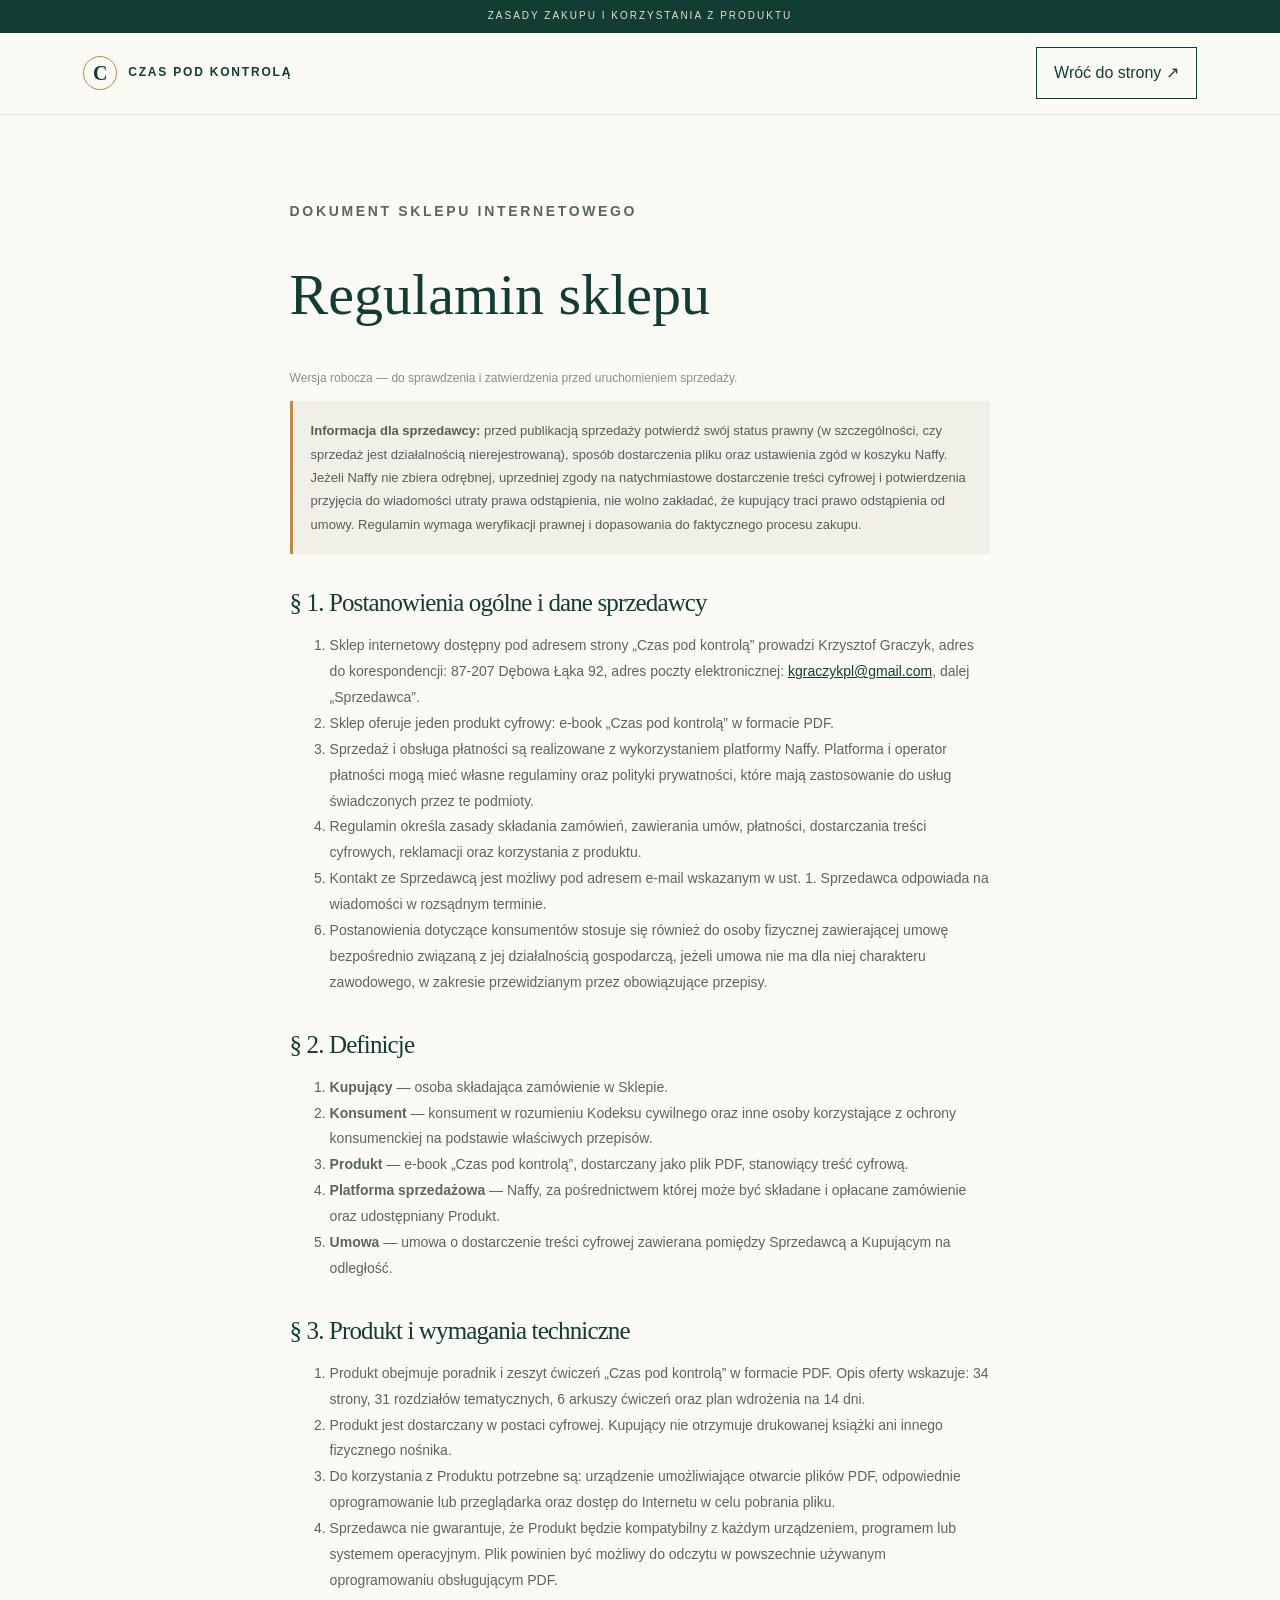
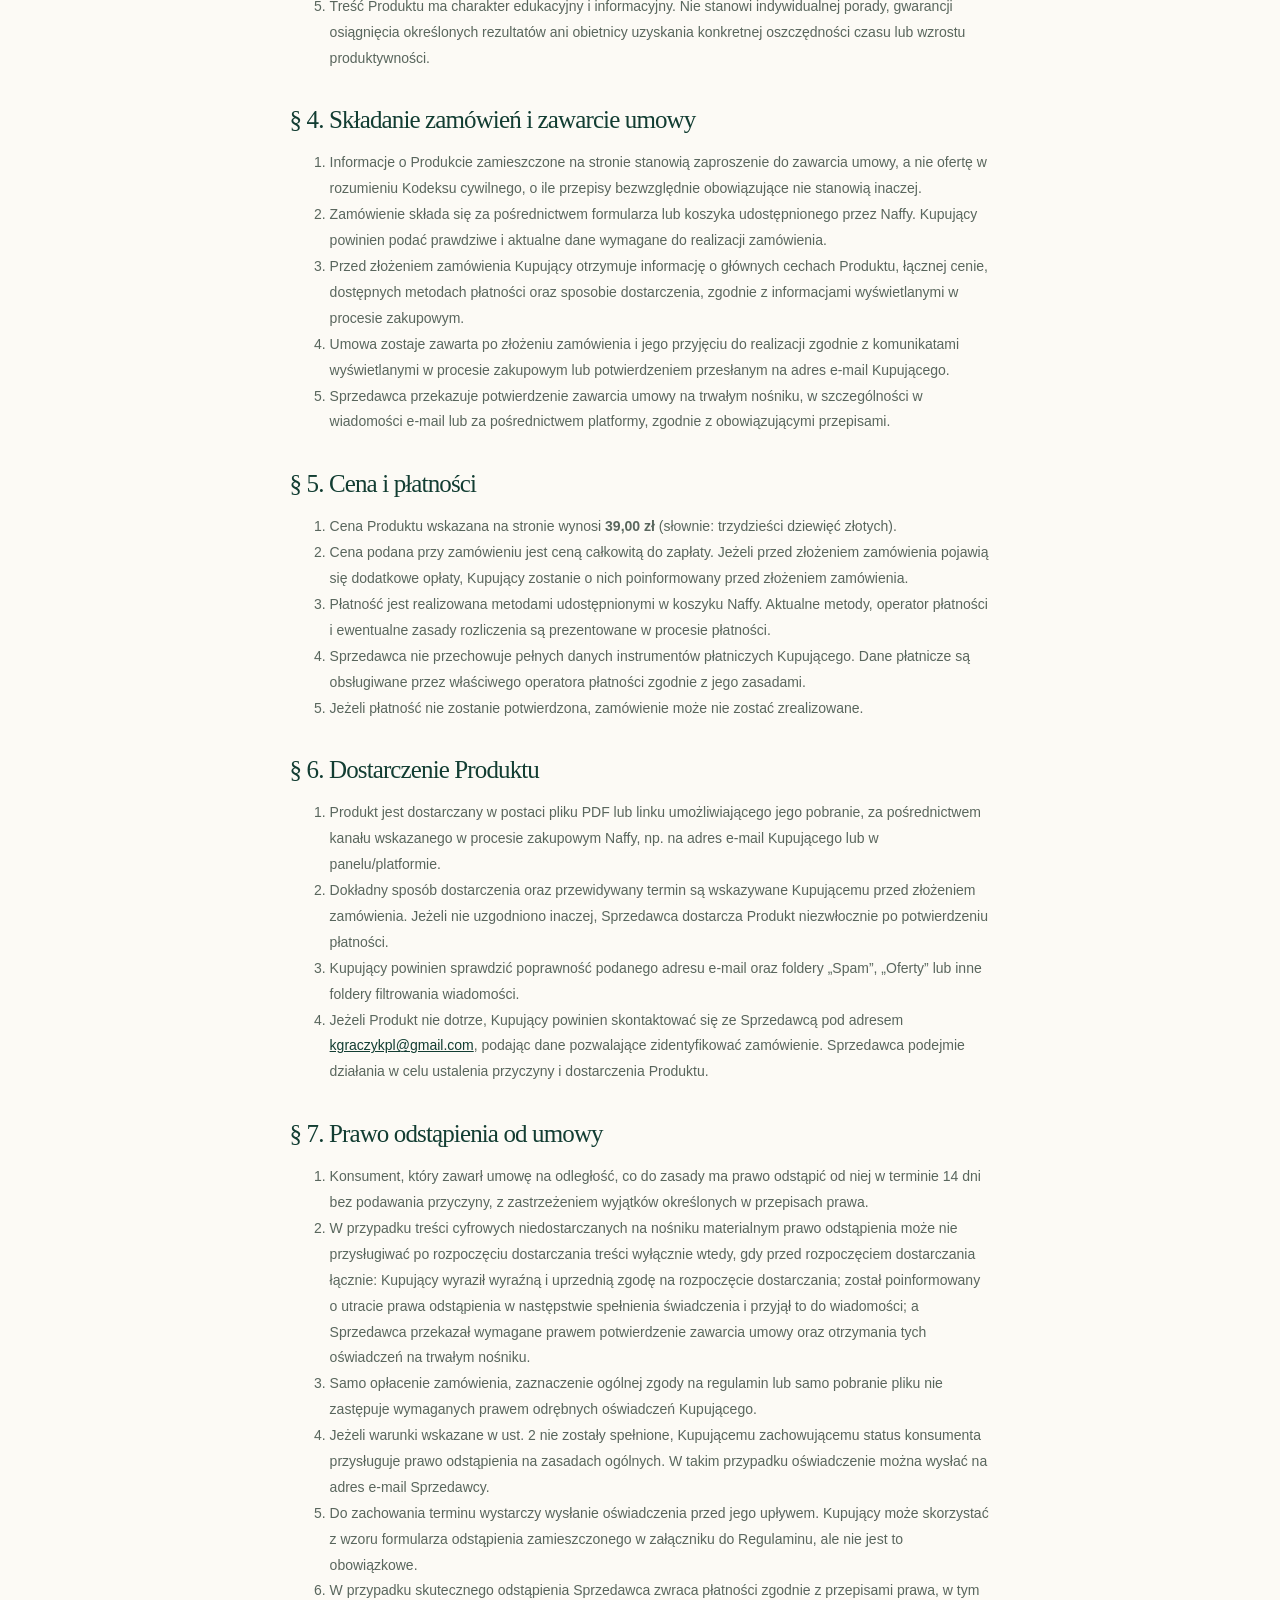
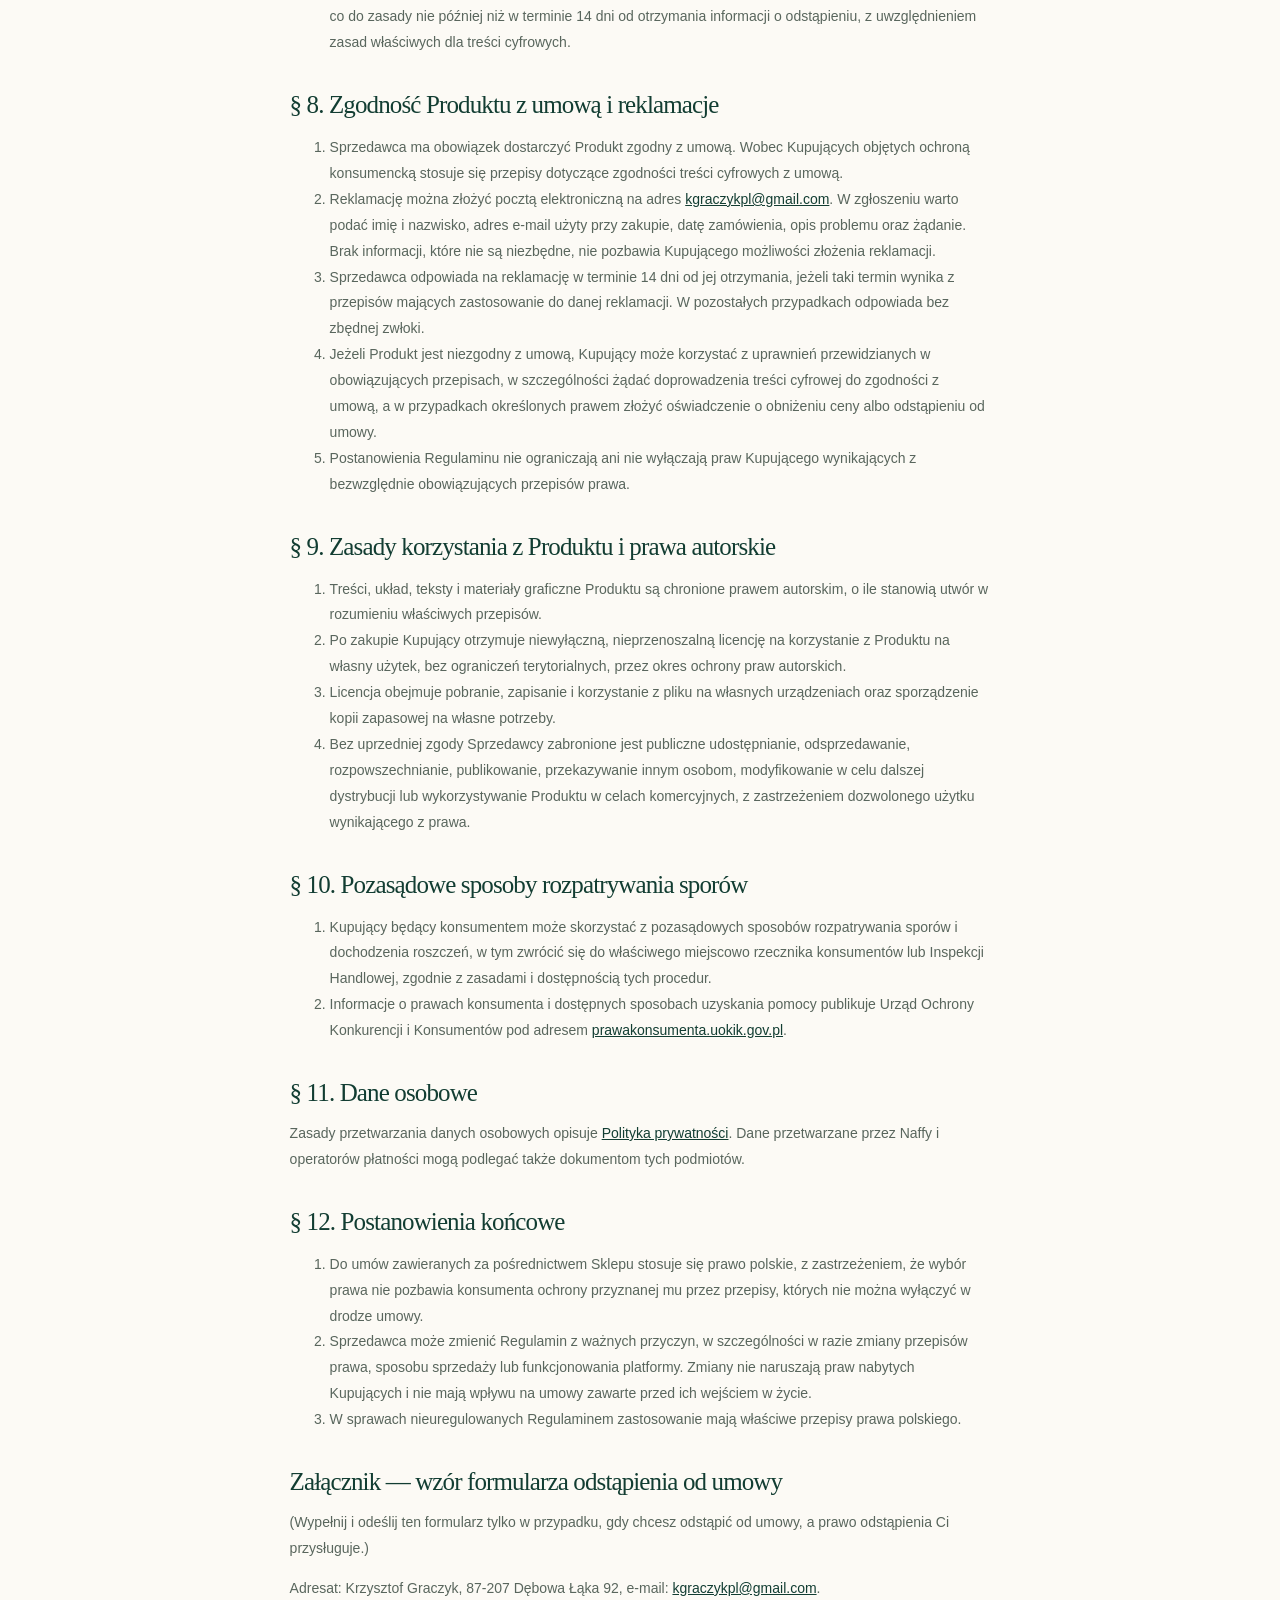
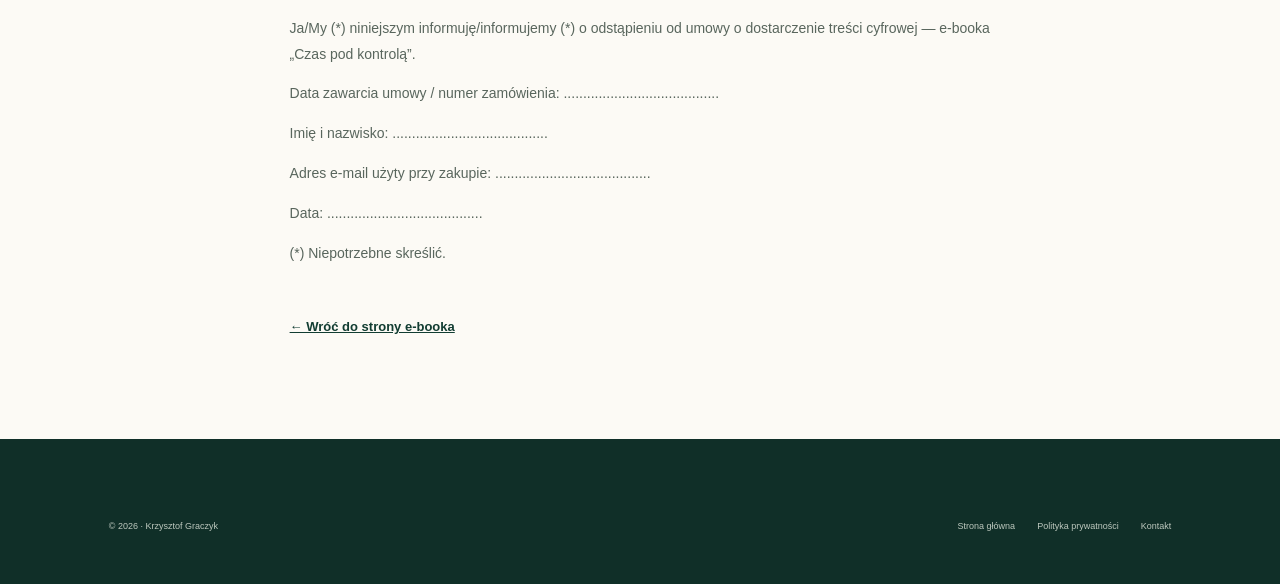
==== czas-pod-kontrola/regulamin.html @ 4fad5a13 "Dodaj regulamin sklepu e-booka" ====
<!doctype html>
<html lang="pl">
<head>
<meta charset="utf-8"><meta name="viewport" content="width=device-width, initial-scale=1">
<meta name="robots" content="index,follow"><meta name="theme-color" content="#123d32">
<title>Regulamin sklepu — Czas pod kontrolą</title>
<link rel="stylesheet" href="styles.css">
<style>
.policy{max-width:880px;margin:auto;padding:70px 7% 100px}.policy h1{font:500 clamp(38px,5vw,58px)/1.12 'Playfair Display',serif;color:var(--green)}.policy h2{font:500 25px 'Playfair Display';margin:35px 0 10px}.policy h3{font:600 17px 'DM Sans',sans-serif;margin:22px 0 8px;color:var(--green)}.policy p,.policy li{font-size:14px;color:#59665d;line-height:1.85}.policy .updated{font-size:12px;color:#8a8e83}.policy a{color:var(--green);text-decoration:underline}.policy-note{padding:18px;background:#f1f0e8;border-left:3px solid #bd8a42;font-size:13px;color:#536057;line-height:1.8}.policy-back{display:inline-block;margin-top:35px;color:var(--green);font-size:13px;font-weight:700}
</style></head>
<body>
<div class="topline">ZASADY ZAKUPU I KORZYSTANIA Z PRODUKTU</div>
<header class="site-header"><a class="brand" href="index.html"><span class="brand-mark">C</span><span>CZAS <b>POD KONTROLĄ</b></span></a><a class="nav-cta" href="index.html">Wróć do strony ↗</a></header>
<main class="policy">
<p class="section-kicker">DOKUMENT SKLEPU INTERNETOWEGO</p>
<h1>Regulamin sklepu</h1>
<p class="updated">Wersja robocza — do sprawdzenia i zatwierdzenia przed uruchomieniem sprzedaży.</p>
<div class="policy-note"><strong>Informacja dla sprzedawcy:</strong> przed publikacją sprzedaży potwierdź swój status prawny (w szczególności, czy sprzedaż jest działalnością nierejestrowaną), sposób dostarczenia pliku oraz ustawienia zgód w koszyku Naffy. Jeżeli Naffy nie zbiera odrębnej, uprzedniej zgody na natychmiastowe dostarczenie treści cyfrowej i potwierdzenia przyjęcia do wiadomości utraty prawa odstąpienia, nie wolno zakładać, że kupujący traci prawo odstąpienia od umowy. Regulamin wymaga weryfikacji prawnej i dopasowania do faktycznego procesu zakupu.</div>

<h2>§ 1. Postanowienia ogólne i dane sprzedawcy</h2>
<ol>
<li>Sklep internetowy dostępny pod adresem strony „Czas pod kontrolą” prowadzi Krzysztof Graczyk, adres do korespondencji: 87-207 Dębowa Łąka 92, adres poczty elektronicznej: <a href="mailto:kgraczykpl@gmail.com">kgraczykpl@gmail.com</a>, dalej „Sprzedawca”.</li>
<li>Sklep oferuje jeden produkt cyfrowy: e-book „Czas pod kontrolą” w formacie PDF.</li>
<li>Sprzedaż i obsługa płatności są realizowane z wykorzystaniem platformy Naffy. Platforma i operator płatności mogą mieć własne regulaminy oraz polityki prywatności, które mają zastosowanie do usług świadczonych przez te podmioty.</li>
<li>Regulamin określa zasady składania zamówień, zawierania umów, płatności, dostarczania treści cyfrowych, reklamacji oraz korzystania z produktu.</li>
<li>Kontakt ze Sprzedawcą jest możliwy pod adresem e-mail wskazanym w ust. 1. Sprzedawca odpowiada na wiadomości w rozsądnym terminie.</li>
<li>Postanowienia dotyczące konsumentów stosuje się również do osoby fizycznej zawierającej umowę bezpośrednio związaną z jej działalnością gospodarczą, jeżeli umowa nie ma dla niej charakteru zawodowego, w zakresie przewidzianym przez obowiązujące przepisy.</li>
</ol>

<h2>§ 2. Definicje</h2>
<ol>
<li><strong>Kupujący</strong> — osoba składająca zamówienie w Sklepie.</li>
<li><strong>Konsument</strong> — konsument w rozumieniu Kodeksu cywilnego oraz inne osoby korzystające z ochrony konsumenckiej na podstawie właściwych przepisów.</li>
<li><strong>Produkt</strong> — e-book „Czas pod kontrolą”, dostarczany jako plik PDF, stanowiący treść cyfrową.</li>
<li><strong>Platforma sprzedażowa</strong> — Naffy, za pośrednictwem której może być składane i opłacane zamówienie oraz udostępniany Produkt.</li>
<li><strong>Umowa</strong> — umowa o dostarczenie treści cyfrowej zawierana pomiędzy Sprzedawcą a Kupującym na odległość.</li>
</ol>

<h2>§ 3. Produkt i wymagania techniczne</h2>
<ol>
<li>Produkt obejmuje poradnik i zeszyt ćwiczeń „Czas pod kontrolą” w formacie PDF. Opis oferty wskazuje: 34 strony, 31 rozdziałów tematycznych, 6 arkuszy ćwiczeń oraz plan wdrożenia na 14 dni.</li>
<li>Produkt jest dostarczany w postaci cyfrowej. Kupujący nie otrzymuje drukowanej książki ani innego fizycznego nośnika.</li>
<li>Do korzystania z Produktu potrzebne są: urządzenie umożliwiające otwarcie plików PDF, odpowiednie oprogramowanie lub przeglądarka oraz dostęp do Internetu w celu pobrania pliku.</li>
<li>Sprzedawca nie gwarantuje, że Produkt będzie kompatybilny z każdym urządzeniem, programem lub systemem operacyjnym. Plik powinien być możliwy do odczytu w powszechnie używanym oprogramowaniu obsługującym PDF.</li>
<li>Treść Produktu ma charakter edukacyjny i informacyjny. Nie stanowi indywidualnej porady, gwarancji osiągnięcia określonych rezultatów ani obietnicy uzyskania konkretnej oszczędności czasu lub wzrostu produktywności.</li>
</ol>

<h2>§ 4. Składanie zamówień i zawarcie umowy</h2>
<ol>
<li>Informacje o Produkcie zamieszczone na stronie stanowią zaproszenie do zawarcia umowy, a nie ofertę w rozumieniu Kodeksu cywilnego, o ile przepisy bezwzględnie obowiązujące nie stanowią inaczej.</li>
<li>Zamówienie składa się za pośrednictwem formularza lub koszyka udostępnionego przez Naffy. Kupujący powinien podać prawdziwe i aktualne dane wymagane do realizacji zamówienia.</li>
<li>Przed złożeniem zamówienia Kupujący otrzymuje informację o głównych cechach Produktu, łącznej cenie, dostępnych metodach płatności oraz sposobie dostarczenia, zgodnie z informacjami wyświetlanymi w procesie zakupowym.</li>
<li>Umowa zostaje zawarta po złożeniu zamówienia i jego przyjęciu do realizacji zgodnie z komunikatami wyświetlanymi w procesie zakupowym lub potwierdzeniem przesłanym na adres e-mail Kupującego.</li>
<li>Sprzedawca przekazuje potwierdzenie zawarcia umowy na trwałym nośniku, w szczególności w wiadomości e-mail lub za pośrednictwem platformy, zgodnie z obowiązującymi przepisami.</li>
</ol>

<h2>§ 5. Cena i płatności</h2>
<ol>
<li>Cena Produktu wskazana na stronie wynosi <strong>39,00 zł</strong> (słownie: trzydzieści dziewięć złotych).</li>
<li>Cena podana przy zamówieniu jest ceną całkowitą do zapłaty. Jeżeli przed złożeniem zamówienia pojawią się dodatkowe opłaty, Kupujący zostanie o nich poinformowany przed złożeniem zamówienia.</li>
<li>Płatność jest realizowana metodami udostępnionymi w koszyku Naffy. Aktualne metody, operator płatności i ewentualne zasady rozliczenia są prezentowane w procesie płatności.</li>
<li>Sprzedawca nie przechowuje pełnych danych instrumentów płatniczych Kupującego. Dane płatnicze są obsługiwane przez właściwego operatora płatności zgodnie z jego zasadami.</li>
<li>Jeżeli płatność nie zostanie potwierdzona, zamówienie może nie zostać zrealizowane.</li>
</ol>

<h2>§ 6. Dostarczenie Produktu</h2>
<ol>
<li>Produkt jest dostarczany w postaci pliku PDF lub linku umożliwiającego jego pobranie, za pośrednictwem kanału wskazanego w procesie zakupowym Naffy, np. na adres e-mail Kupującego lub w panelu/platformie.</li>
<li>Dokładny sposób dostarczenia oraz przewidywany termin są wskazywane Kupującemu przed złożeniem zamówienia. Jeżeli nie uzgodniono inaczej, Sprzedawca dostarcza Produkt niezwłocznie po potwierdzeniu płatności.</li>
<li>Kupujący powinien sprawdzić poprawność podanego adresu e-mail oraz foldery „Spam”, „Oferty” lub inne foldery filtrowania wiadomości.</li>
<li>Jeżeli Produkt nie dotrze, Kupujący powinien skontaktować się ze Sprzedawcą pod adresem <a href="mailto:kgraczykpl@gmail.com">kgraczykpl@gmail.com</a>, podając dane pozwalające zidentyfikować zamówienie. Sprzedawca podejmie działania w celu ustalenia przyczyny i dostarczenia Produktu.</li>
</ol>

<h2>§ 7. Prawo odstąpienia od umowy</h2>
<ol>
<li>Konsument, który zawarł umowę na odległość, co do zasady ma prawo odstąpić od niej w terminie 14 dni bez podawania przyczyny, z zastrzeżeniem wyjątków określonych w przepisach prawa.</li>
<li>W przypadku treści cyfrowych niedostarczanych na nośniku materialnym prawo odstąpienia może nie przysługiwać po rozpoczęciu dostarczania treści wyłącznie wtedy, gdy przed rozpoczęciem dostarczania łącznie: Kupujący wyraził wyraźną i uprzednią zgodę na rozpoczęcie dostarczania; został poinformowany o utracie prawa odstąpienia w następstwie spełnienia świadczenia i przyjął to do wiadomości; a Sprzedawca przekazał wymagane prawem potwierdzenie zawarcia umowy oraz otrzymania tych oświadczeń na trwałym nośniku.</li>
<li>Samo opłacenie zamówienia, zaznaczenie ogólnej zgody na regulamin lub samo pobranie pliku nie zastępuje wymaganych prawem odrębnych oświadczeń Kupującego.</li>
<li>Jeżeli warunki wskazane w ust. 2 nie zostały spełnione, Kupującemu zachowującemu status konsumenta przysługuje prawo odstąpienia na zasadach ogólnych. W takim przypadku oświadczenie można wysłać na adres e-mail Sprzedawcy.</li>
<li>Do zachowania terminu wystarczy wysłanie oświadczenia przed jego upływem. Kupujący może skorzystać z wzoru formularza odstąpienia zamieszczonego w załączniku do Regulaminu, ale nie jest to obowiązkowe.</li>
<li>W przypadku skutecznego odstąpienia Sprzedawca zwraca płatności zgodnie z przepisami prawa, w tym co do zasady nie później niż w terminie 14 dni od otrzymania informacji o odstąpieniu, z uwzględnieniem zasad właściwych dla treści cyfrowych.</li>
</ol>

<h2>§ 8. Zgodność Produktu z umową i reklamacje</h2>
<ol>
<li>Sprzedawca ma obowiązek dostarczyć Produkt zgodny z umową. Wobec Kupujących objętych ochroną konsumencką stosuje się przepisy dotyczące zgodności treści cyfrowych z umową.</li>
<li>Reklamację można złożyć pocztą elektroniczną na adres <a href="mailto:kgraczykpl@gmail.com">kgraczykpl@gmail.com</a>. W zgłoszeniu warto podać imię i nazwisko, adres e-mail użyty przy zakupie, datę zamówienia, opis problemu oraz żądanie. Brak informacji, które nie są niezbędne, nie pozbawia Kupującego możliwości złożenia reklamacji.</li>
<li>Sprzedawca odpowiada na reklamację w terminie 14 dni od jej otrzymania, jeżeli taki termin wynika z przepisów mających zastosowanie do danej reklamacji. W pozostałych przypadkach odpowiada bez zbędnej zwłoki.</li>
<li>Jeżeli Produkt jest niezgodny z umową, Kupujący może korzystać z uprawnień przewidzianych w obowiązujących przepisach, w szczególności żądać doprowadzenia treści cyfrowej do zgodności z umową, a w przypadkach określonych prawem złożyć oświadczenie o obniżeniu ceny albo odstąpieniu od umowy.</li>
<li>Postanowienia Regulaminu nie ograniczają ani nie wyłączają praw Kupującego wynikających z bezwzględnie obowiązujących przepisów prawa.</li>
</ol>

<h2>§ 9. Zasady korzystania z Produktu i prawa autorskie</h2>
<ol>
<li>Treści, układ, teksty i materiały graficzne Produktu są chronione prawem autorskim, o ile stanowią utwór w rozumieniu właściwych przepisów.</li>
<li>Po zakupie Kupujący otrzymuje niewyłączną, nieprzenoszalną licencję na korzystanie z Produktu na własny użytek, bez ograniczeń terytorialnych, przez okres ochrony praw autorskich.</li>
<li>Licencja obejmuje pobranie, zapisanie i korzystanie z pliku na własnych urządzeniach oraz sporządzenie kopii zapasowej na własne potrzeby.</li>
<li>Bez uprzedniej zgody Sprzedawcy zabronione jest publiczne udostępnianie, odsprzedawanie, rozpowszechnianie, publikowanie, przekazywanie innym osobom, modyfikowanie w celu dalszej dystrybucji lub wykorzystywanie Produktu w celach komercyjnych, z zastrzeżeniem dozwolonego użytku wynikającego z prawa.</li>
</ol>

<h2>§ 10. Pozasądowe sposoby rozpatrywania sporów</h2>
<ol>
<li>Kupujący będący konsumentem może skorzystać z pozasądowych sposobów rozpatrywania sporów i dochodzenia roszczeń, w tym zwrócić się do właściwego miejscowo rzecznika konsumentów lub Inspekcji Handlowej, zgodnie z zasadami i dostępnością tych procedur.</li>
<li>Informacje o prawach konsumenta i dostępnych sposobach uzyskania pomocy publikuje Urząd Ochrony Konkurencji i Konsumentów pod adresem <a href="https://prawakonsumenta.uokik.gov.pl/" target="_blank" rel="noopener noreferrer">prawakonsumenta.uokik.gov.pl</a>.</li>
</ol>

<h2>§ 11. Dane osobowe</h2>
<p>Zasady przetwarzania danych osobowych opisuje <a href="polityka-prywatnosci.html">Polityka prywatności</a>. Dane przetwarzane przez Naffy i operatorów płatności mogą podlegać także dokumentom tych podmiotów.</p>

<h2>§ 12. Postanowienia końcowe</h2>
<ol>
<li>Do umów zawieranych za pośrednictwem Sklepu stosuje się prawo polskie, z zastrzeżeniem, że wybór prawa nie pozbawia konsumenta ochrony przyznanej mu przez przepisy, których nie można wyłączyć w drodze umowy.</li>
<li>Sprzedawca może zmienić Regulamin z ważnych przyczyn, w szczególności w razie zmiany przepisów prawa, sposobu sprzedaży lub funkcjonowania platformy. Zmiany nie naruszają praw nabytych Kupujących i nie mają wpływu na umowy zawarte przed ich wejściem w życie.</li>
<li>W sprawach nieuregulowanych Regulaminem zastosowanie mają właściwe przepisy prawa polskiego.</li>
</ol>

<h2>Załącznik — wzór formularza odstąpienia od umowy</h2>
<p>(Wypełnij i odeślij ten formularz tylko w przypadku, gdy chcesz odstąpić od umowy, a prawo odstąpienia Ci przysługuje.)</p>
<p>Adresat: Krzysztof Graczyk, 87-207 Dębowa Łąka 92, e-mail: <a href="mailto:kgraczykpl@gmail.com">kgraczykpl@gmail.com</a>.</p>
<p>Ja/My (*) niniejszym informuję/informujemy (*) o odstąpieniu od umowy o dostarczenie treści cyfrowej — e-booka „Czas pod kontrolą”.</p>
<p>Data zawarcia umowy / numer zamówienia: ........................................</p>
<p>Imię i nazwisko: ........................................</p>
<p>Adres e-mail użyty przy zakupie: ........................................</p>
<p>Data: ........................................</p>
<p>(*) Niepotrzebne skreślić.</p>
<a class="policy-back" href="index.html">← Wróć do strony e-booka</a>
</main>
<footer class="footer"><div class="footer-bottom"><span>© 2026 · Krzysztof Graczyk</span><div><a href="index.html">Strona główna</a><a href="polityka-prywatnosci.html">Polityka prywatności</a><a href="mailto:kgraczykpl@gmail.com">Kontakt</a></div></div></footer>
</body></html>
---- czas-pod-kontrola/styles.css ----
:root{--green:#123d32;--green2:#1d5847;--sage:#dfe8dc;--cream:#f7f3e9;--paper:#fcfaf5;--gold:#bd8a42;--ink:#1d2b26;--muted:#6d766f;--line:#deded3}*{box-sizing:border-box}html{scroll-behavior:smooth}body{margin:0;background:var(--paper);color:var(--ink);font-family:'DM Sans',sans-serif;line-height:1.65}a{color:inherit;text-decoration:none}.topline{text-align:center;background:var(--green);color:#e9dfc9;padding:8px 16px;font-size:10px;letter-spacing:.2em}.site-header{height:82px;padding:0 6.5%;display:flex;align-items:center;justify-content:space-between;border-bottom:1px solid #e8e4da;background:#fcfaf5;position:sticky;top:0;z-index:10}.brand{display:flex;gap:11px;align-items:center;font-size:12px;letter-spacing:.15em;font-weight:600;color:var(--green)}.brand b{font-weight:700}.brand-mark{display:grid;place-items:center;width:34px;height:34px;border:1px solid var(--gold);border-radius:50%;font:600 20px 'Playfair Display';letter-spacing:0}.nav{display:flex;align-items:center;gap:32px;font-size:12px}.nav a:not(.nav-cta){color:#47534c}.nav-cta{padding:12px 17px;border:1px solid var(--green);color:var(--green)}.nav-cta span{margin-left:14px}.menu-toggle{display:none;background:none;border:0;font-size:24px;color:var(--green)}.section{padding:110px 8.5%}.hero{display:grid;grid-template-columns:1.02fr .98fr;align-items:center;gap:55px;min-height:670px;padding-top:72px;padding-bottom:85px}.eyebrow,.section-kicker{font-size:10px;letter-spacing:.19em;font-weight:700;color:var(--gold)}.eyebrow span{display:inline-block;width:25px;height:1px;background:var(--gold);vertical-align:middle;margin-right:8px}.hero h1,h2{font:500 clamp(38px,5vw,66px)/1.12 'Playfair Display',serif;letter-spacing:-.035em;color:var(--green);margin:23px 0}.hero h1 em,h2 em{font-weight:500;color:#b77e38}.lead{max-width:540px;font-size:16px;line-height:1.85;color:#657169}.hero-actions{display:flex;align-items:center;gap:25px;margin:32px 0}.button{display:inline-flex;align-items:center;justify-content:space-between;gap:28px;padding:16px 22px;border:0;font:600 12px 'DM Sans';cursor:pointer}.primary{background:var(--green);color:white;transition:background .25s,transform .25s}.primary:hover{background:#245a49;transform:translateY(-2px)}.text-link{font-size:11px;font-weight:700;border-bottom:1px solid #b6bcae;padding-bottom:5px}.hero-meta{display:flex;flex-wrap:wrap;gap:17px;font-size:10px;color:#778077}.hero-visual{position:relative}.visual-frame{position:relative;overflow:visible}.visual-frame>img{width:100%;height:490px;object-fit:cover;object-position:center;border-radius:2px}.book-float{position:absolute;width:37%;left:-35px;bottom:-32px;transform:rotate(-5deg);box-shadow:0 18px 38px #1c332d38;padding:7px;background:#fff}.book-float img{display:block;width:100%}.round-note{position:absolute;right:-25px;top:25px;width:105px;height:105px;border-radius:50%;background:#e5e9db;display:flex;flex-direction:column;justify-content:center;align-items:center;color:var(--green)}.round-note span{font:26px 'Playfair Display';color:var(--gold)}.round-note small{font-size:9px;text-align:center;line-height:1.3}.ticker{display:flex;justify-content:center;gap:48px;align-items:center;padding:23px;background:#e9ede4;color:var(--green);font-size:10px;letter-spacing:.2em}.ticker i{color:var(--gold);font-style:normal}.problem{background:var(--cream)}.split-heading{display:grid;grid-template-columns:1.1fr .9fr;gap:65px;align-items:end;margin:25px 0 45px}.split-heading h2{margin:0}.split-heading>p{color:var(--muted);max-width:440px;font-size:14px}.problem-grid{display:grid;grid-template-columns:repeat(4,1fr);gap:14px}.problem-card{background:#fffdf8;padding:26px 22px;min-height:220px;border-top:2px solid #d5c6a9}.problem-card span{font:20px 'Playfair Display';color:var(--gold)}.problem-card h3,.benefit h3{font:500 19px 'Playfair Display';color:var(--green);margin:18px 0 8px}.problem-card p,.benefit p{font-size:12px;color:#707a72;line-height:1.8}.quiet-note{text-align:center;color:var(--green);font:italic 18px 'Playfair Display';margin:40px auto 0}.solution{display:grid;grid-template-columns:.9fr 1.1fr;gap:9%;align-items:center}.solution-art{background:#e8e5d9;padding:30px;box-shadow:16px 16px 0 #e7ede3}.solution-art img{width:100%;display:block;box-shadow:0 12px 25px #283b3022}.solution-copy h2{font-size:clamp(38px,4.5vw,57px)}.solution-copy p{font-size:13px;color:var(--muted);line-height:1.9}.pullquote{margin:25px 0;padding:16px 20px;border-left:2px solid var(--gold);background:var(--cream);font:italic 17px 'Playfair Display';color:var(--green)}.dark{color:var(--green)}.inside{background:#f1f0e8}.center-heading{text-align:center;max-width:700px;margin:20px auto 55px}.center-heading h2{margin:18px 0}.center-heading p{font-size:13px;color:var(--muted)}.inside-grid{display:grid;grid-template-columns:1fr 1fr;gap:70px;align-items:center}.inside-list article{display:grid;grid-template-columns:42px 1fr;gap:18px;padding:19px 0;border-bottom:1px solid #d8d9cf}.inside-list article>b{font:22px 'Playfair Display';color:var(--gold)}.inside-list h3{font:500 18px 'Playfair Display';color:var(--green);margin:0 0 4px}.inside-list p{font-size:12px;color:var(--muted);margin:0}.sample-label{font-size:9px;letter-spacing:.16em;color:var(--gold);font-weight:700;margin-bottom:15px}.sample-pages{display:flex;gap:15px;align-items:center}.sample-pages figure{margin:0;background:#fff;padding:9px;box-shadow:0 12px 25px #24372d18;transform:rotate(-2deg)}.sample-pages figure+figure{transform:rotate(3deg);margin-top:42px}.sample-pages img{display:block;width:100%;max-width:210px;height:auto}.sample-pages figcaption{text-align:center;font-size:10px;color:#68756b;padding:8px}.benefits{background:#fffdf8}.benefit-grid{display:grid;grid-template-columns:repeat(3,1fr);gap:1px;background:#e5e4d9;border:1px solid #e5e4d9}.benefit{background:#fffdf8;padding:32px 28px;min-height:190px}.benefit>span{font-size:23px;color:var(--gold)}.benefit h3{margin:12px 0 7px}.forwho{display:grid;grid-template-columns:1fr 1fr;gap:8%;align-items:center;background:var(--cream)}.forwho-image img{width:100%;height:440px;object-fit:cover}.forwho-copy h2{font-size:clamp(38px,4.4vw,55px)}.forwho-copy ul,.offer-checks{list-style:none;padding:0;margin:27px 0}.forwho-copy li{display:flex;gap:12px;margin:15px 0;font-size:13px;color:#56635a}.forwho-copy li span{color:var(--gold);font-weight:700}.smallprint{font-size:10px;color:#7a8179;line-height:1.7}.offer{background:var(--green);padding-top:120px;padding-bottom:120px}.offer-card{max-width:1000px;margin:auto;background:#fcfaf5;display:grid;grid-template-columns:.75fr 1.25fr;gap:55px;padding:55px;align-items:center;box-shadow:0 25px 65px #071e1838}.offer-cover{max-width:290px;justify-self:center;transform:rotate(-2deg);box-shadow:0 15px 35px #182b2535}.offer-cover img{display:block;width:100%}.offer-copy h2{font-size:48px;margin:10px 0}.offer-copy>p:not(.eyebrow){font-size:13px;color:var(--muted)}.offer-checks li{font-size:12px;margin:10px 0;color:#46534a}.offer-checks li:before{content:'✓';color:var(--gold);font-weight:700;margin-right:10px}.price-row{border-top:1px solid var(--line);padding:17px 0;display:flex;align-items:center;justify-content:space-between}.price-row small{display:block;color:#788078;font-size:10px}.price-row strong{font:600 18px 'DM Sans';color:var(--green)}.format-tag{font-size:9px;letter-spacing:.15em;border:1px solid #d9c8a9;padding:7px 10px;color:#99723e}.buy-button{width:100%}.checkout-note{font-size:10px!important;line-height:1.6}.faq{background:#fffdf8}.faq-layout{display:grid;grid-template-columns:.8fr 1.2fr;gap:9%;margin-top:25px}.faq-layout h2{font-size:48px}.faq-layout>div:first-child p{font-size:13px;color:var(--muted)}.faq-list details{border-bottom:1px solid var(--line);padding:17px 0}.faq-list summary{display:flex;justify-content:space-between;cursor:pointer;list-style:none;font:500 17px 'Playfair Display';color:var(--green)}.faq-list summary::-webkit-details-marker{display:none}.faq-list summary span{font:20px 'DM Sans';color:var(--gold)}.faq-list details[open] summary span{transform:rotate(45deg)}.faq-list details p{font-size:12px;color:var(--muted);max-width:620px}.footer{background:#102f28;color:#e8e9df;padding:55px 8.5% 25px}.footer-main{display:flex;align-items:center;gap:30px;padding-bottom:35px;border-bottom:1px solid #ffffff24}.brand.light{color:#f3ead8}.footer-main>p{font:italic 17px 'Playfair Display';color:#c9d2c8}.backtop{margin-left:auto;font-size:11px}.footer-bottom{display:flex;justify-content:space-between;gap:20px;padding:25px 0;font-size:9px;color:#bdc8be}.footer-bottom div{display:flex;gap:22px;flex-wrap:wrap}.legal-placeholder{max-width:900px;color:#aab8ad;font-size:9px;line-height:1.7}.notice{position:fixed;bottom:20px;left:50%;transform:translate(-50%,20px);background:#173f34;color:white;padding:13px 20px;font-size:12px;box-shadow:0 8px 25px #0002;opacity:0;pointer-events:none;transition:.3s;z-index:20;max-width:calc(100% - 32px);text-align:center}.notice.show{opacity:1;transform:translate(-50%,0)}.reveal{opacity:0;transform:translateY(20px);transition:opacity .7s ease,transform .7s ease}.reveal.visible{opacity:1;transform:none}
@media(max-width:900px){.site-header{padding:0 5%}.nav{gap:15px}.section{padding:85px 6%}.hero{gap:30px}.hero-visual .visual-frame>img{height:420px}.problem-grid{grid-template-columns:repeat(2,1fr)}.inside-grid{gap:35px}.offer-card{padding:38px;gap:35px}}
@media(max-width:680px){.topline{font-size:8px}.site-header{height:68px}.menu-toggle{display:block}.nav{display:none;position:absolute;top:68px;left:0;right:0;background:#fcfaf5;padding:20px 6%;border-bottom:1px solid var(--line);flex-direction:column;align-items:stretch;gap:18px}.nav.open{display:flex}.nav-cta{text-align:center}.section{padding:70px 6%}.hero{grid-template-columns:1fr;gap:42px;padding-top:55px;min-height:auto}.hero h1{font-size:43px}.lead{font-size:14px}.hero-actions{align-items:flex-start;flex-direction:column;gap:18px}.hero-meta{gap:10px 15px}.visual-frame>img{height:340px!important}.book-float{width:34%;left:-8px}.round-note{right:-8px;width:82px;height:82px}.ticker{gap:15px;font-size:8px;letter-spacing:.1em;flex-wrap:wrap}.split-heading,.solution,.inside-grid,.forwho,.faq-layout{grid-template-columns:1fr;gap:25px}.split-heading{margin-bottom:30px}.split-heading h2,h2{font-size:40px}.problem-grid{grid-template-columns:1fr 1fr;gap:9px}.problem-card{padding:19px 15px;min-height:205px}.problem-card h3{font-size:17px}.quiet-note{font-size:16px}.solution-art{max-width:430px;margin:auto;padding:17px}.solution-copy h2{font-size:43px}.center-heading{margin-bottom:30px}.sample-pages{justify-content:center}.sample-pages img{max-width:155px}.benefit-grid{grid-template-columns:1fr 1fr}.benefit{padding:22px 17px;min-height:190px}.benefit h3{font-size:17px}.forwho-image img{height:290px}.forwho-copy h2{font-size:40px}.offer{padding:70px 5%}.offer-card{grid-template-columns:1fr;padding:27px 22px;gap:30px}.offer-cover{max-width:200px}.offer-copy h2{font-size:42px}.faq-layout{gap:12px}.faq-layout h2{font-size:42px}.footer{padding:42px 6% 22px}.footer-main{flex-wrap:wrap;gap:15px}.footer-main>p{width:100%;margin:0}.backtop{margin-left:0}.footer-bottom{flex-direction:column}.footer-bottom div{flex-direction:column;gap:9px}}
@media(max-width:390px){.hero h1{font-size:37px}.problem-grid,.benefit-grid{grid-template-columns:1fr}.problem-card{min-height:unset}.ticker{gap:10px}.sample-pages img{max-width:130px}}
@media(prefers-reduced-motion:reduce){html{scroll-behavior:auto}*,*::before,*::after{animation-duration:.01ms!important;animation-iteration-count:1!important;transition-duration:.01ms!important}.reveal{opacity:1;transform:none}}
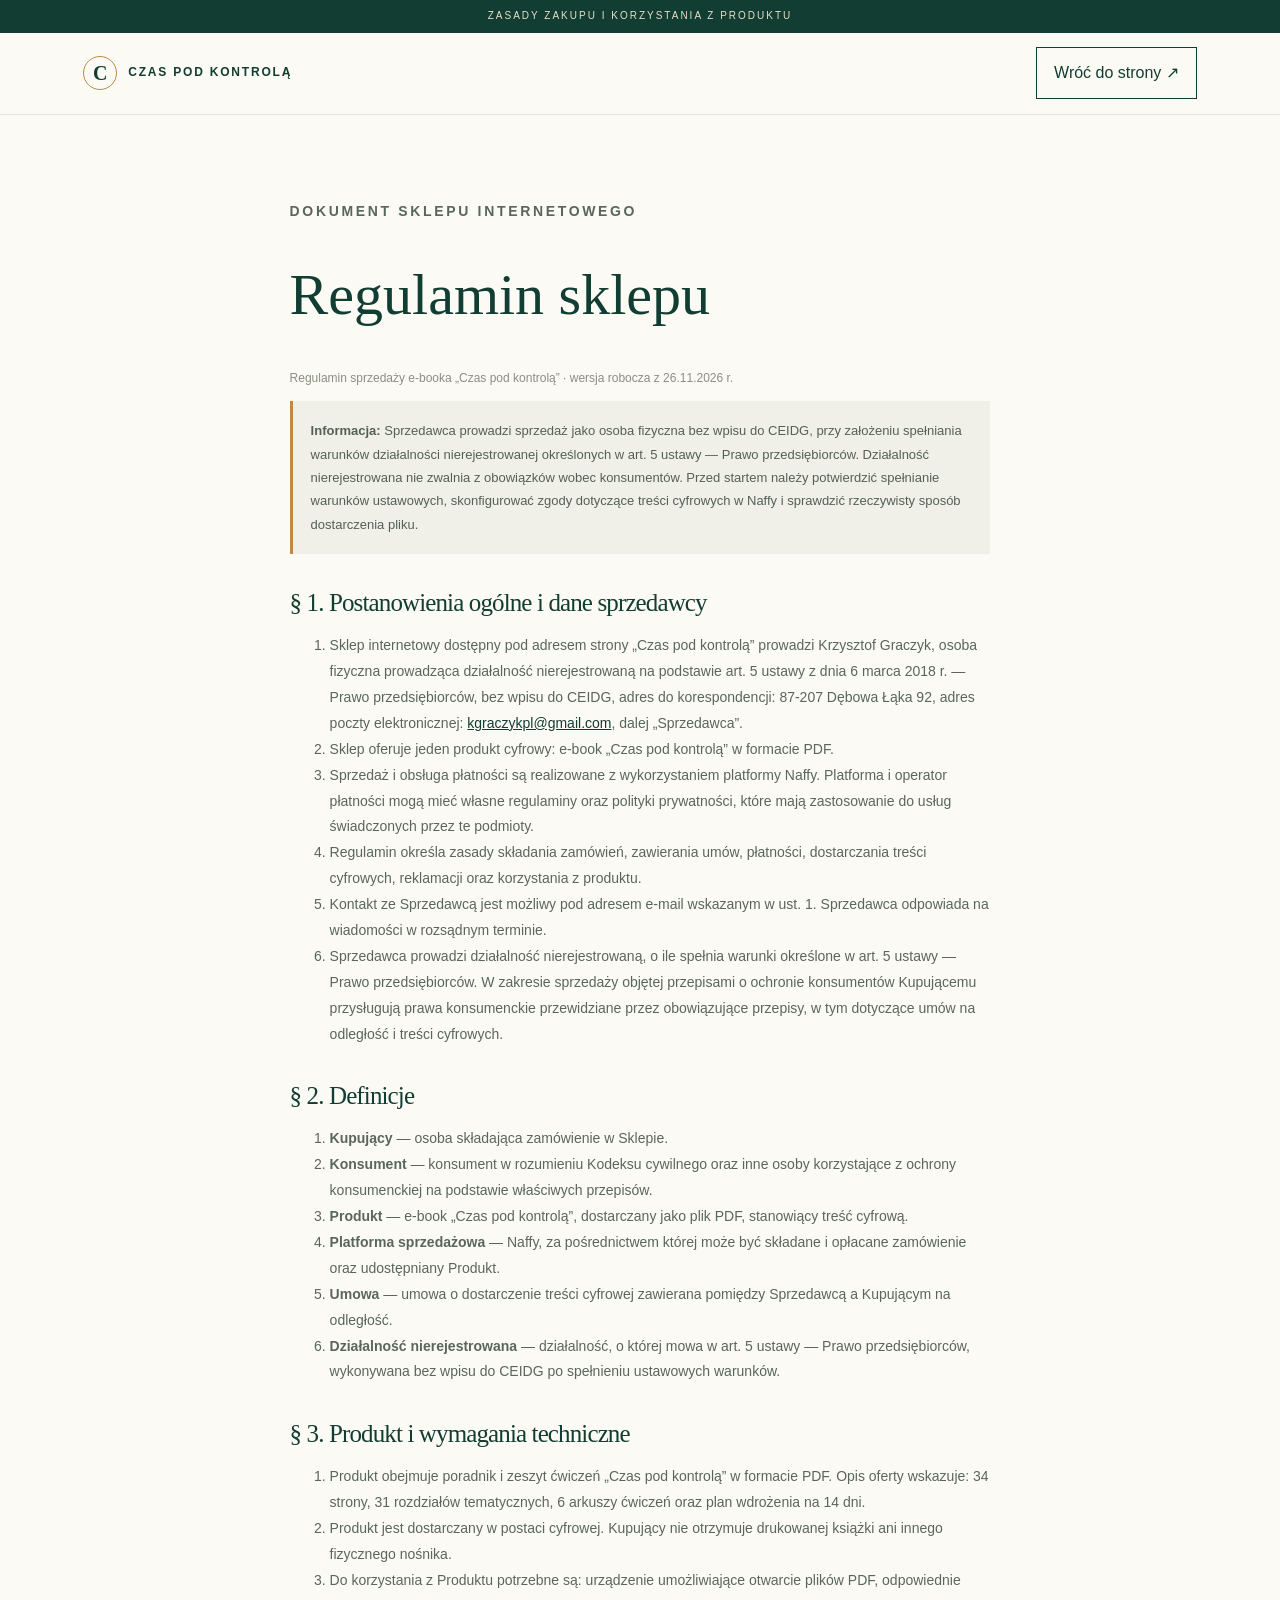
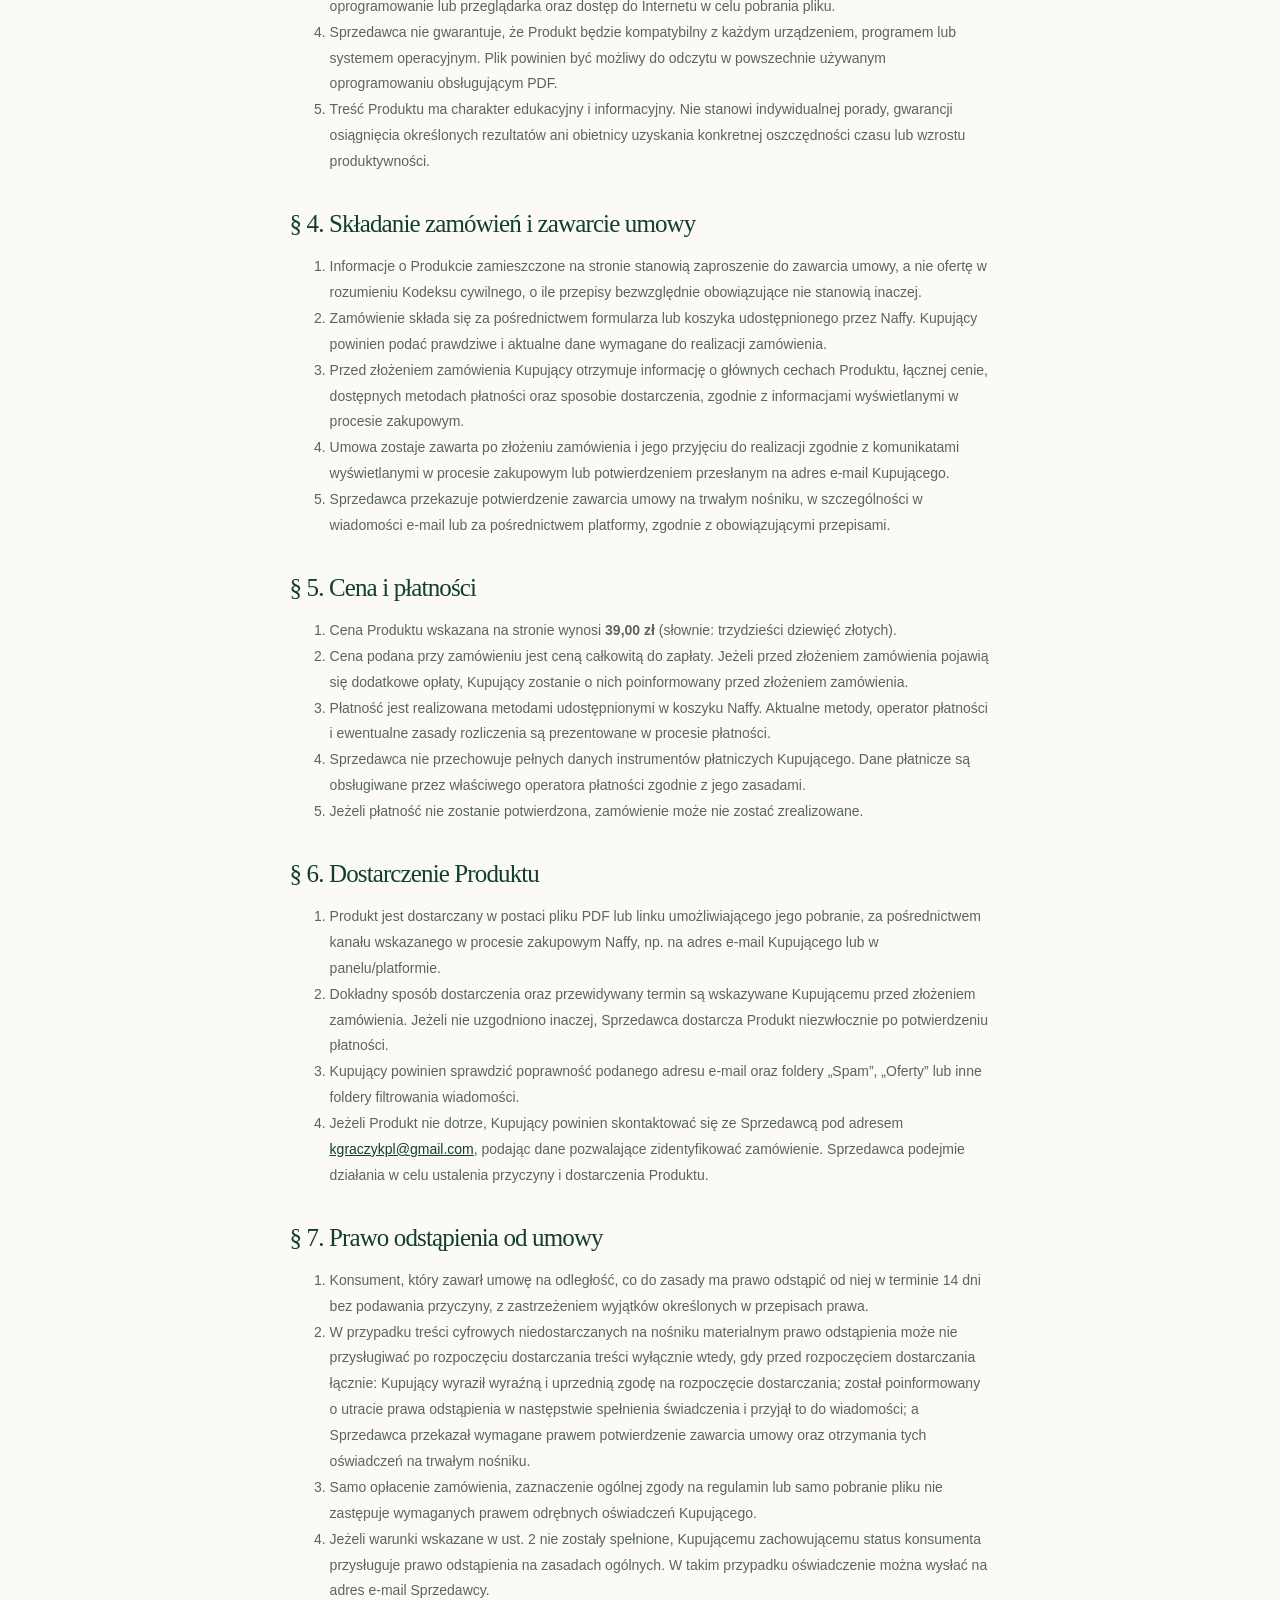
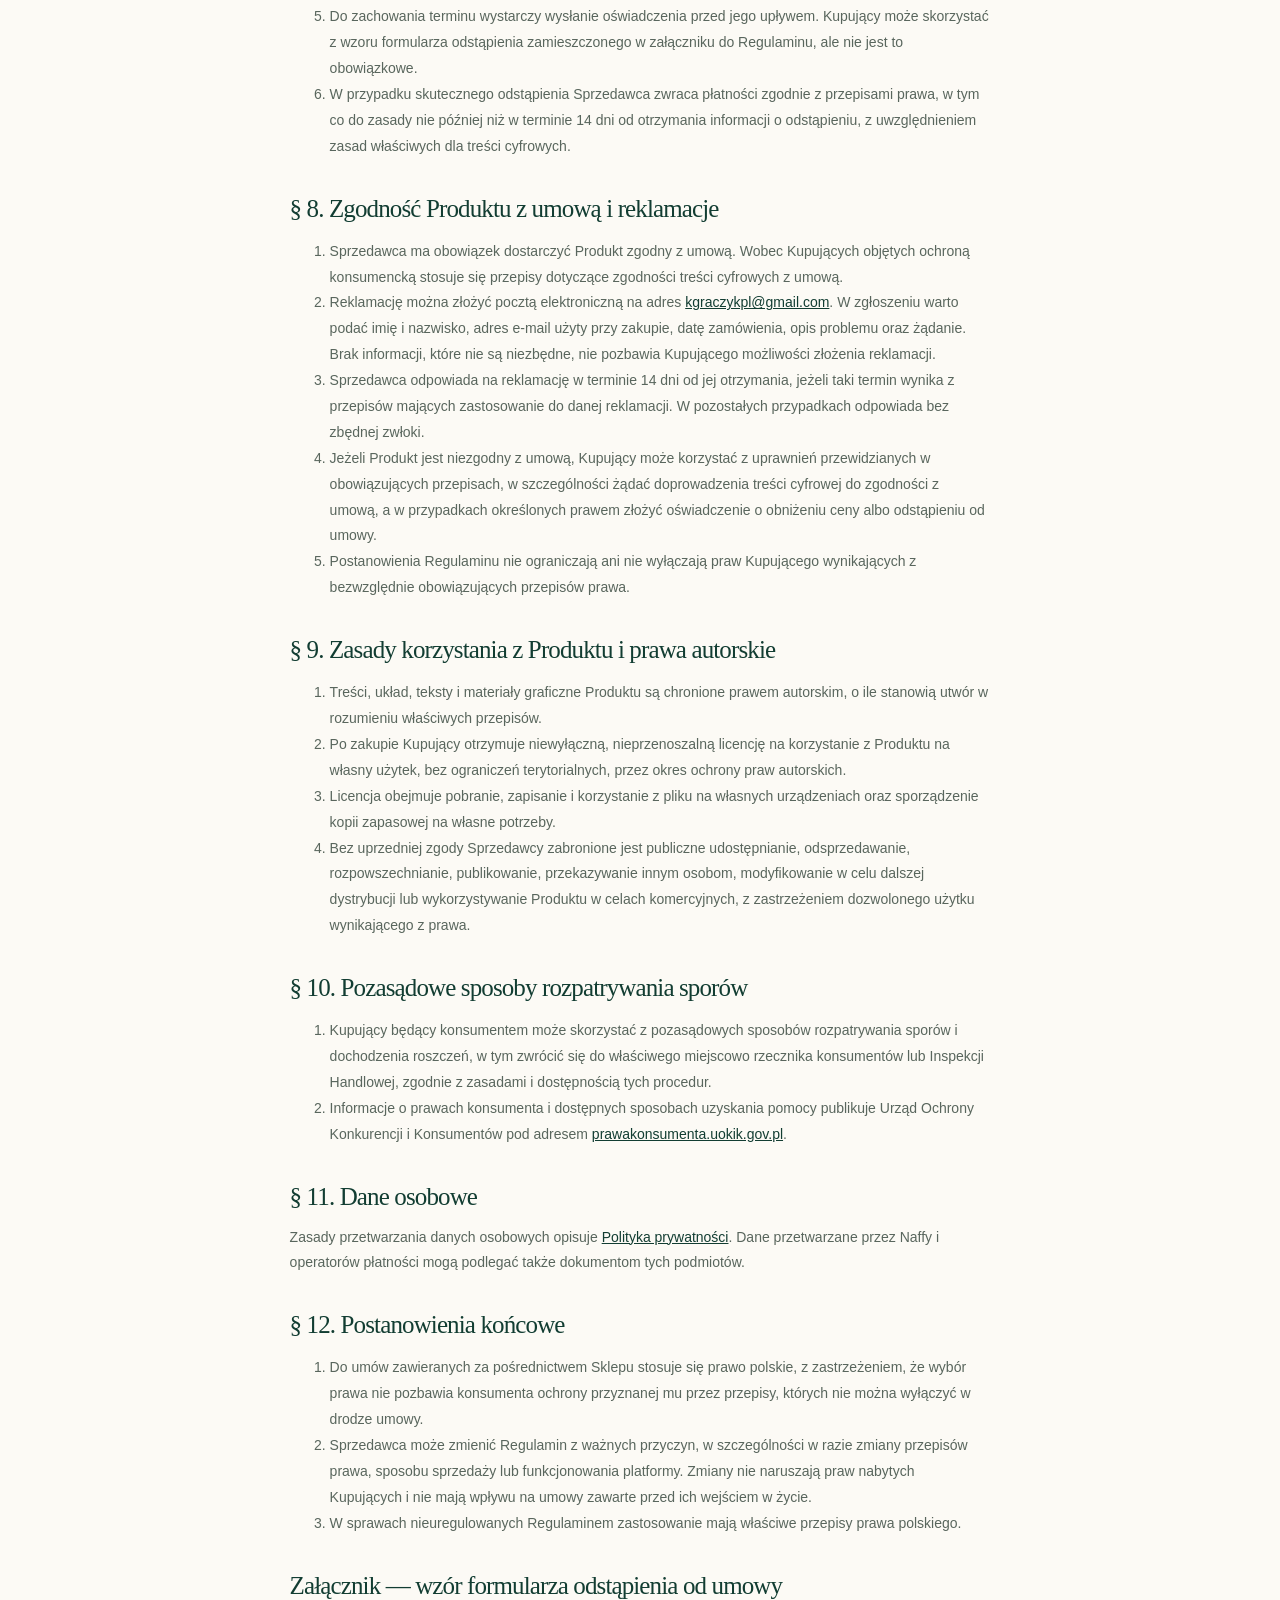
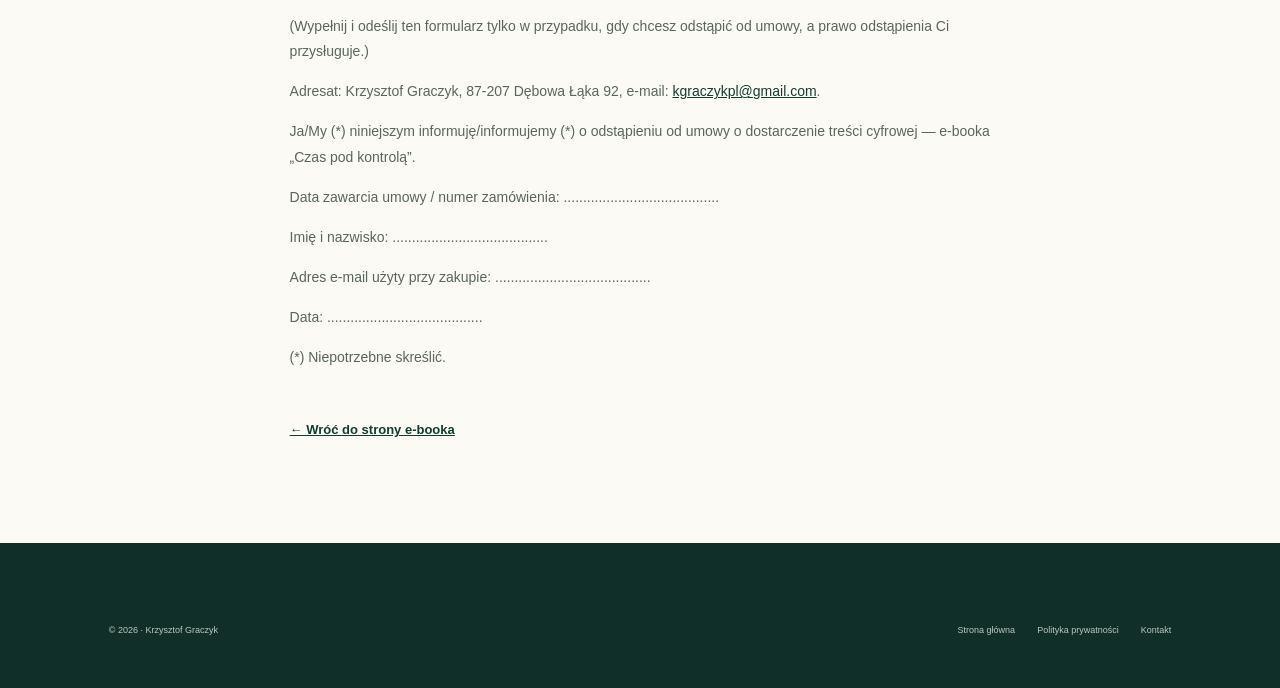
==== commit 06c07271: "Dostosuj regulamin do działalności nierejestrowanej" ====
--- a/czas-pod-kontrola/regulamin.html
+++ b/czas-pod-kontrola/regulamin.html
@@ -14,17 +14,17 @@
 <main class="policy">
 <p class="section-kicker">DOKUMENT SKLEPU INTERNETOWEGO</p>
 <h1>Regulamin sklepu</h1>
-<p class="updated">Wersja robocza — do sprawdzenia i zatwierdzenia przed uruchomieniem sprzedaży.</p>
-<div class="policy-note"><strong>Informacja dla sprzedawcy:</strong> przed publikacją sprzedaży potwierdź swój status prawny (w szczególności, czy sprzedaż jest działalnością nierejestrowaną), sposób dostarczenia pliku oraz ustawienia zgód w koszyku Naffy. Jeżeli Naffy nie zbiera odrębnej, uprzedniej zgody na natychmiastowe dostarczenie treści cyfrowej i potwierdzenia przyjęcia do wiadomości utraty prawa odstąpienia, nie wolno zakładać, że kupujący traci prawo odstąpienia od umowy. Regulamin wymaga weryfikacji prawnej i dopasowania do faktycznego procesu zakupu.</div>
+<p class="updated">Regulamin sprzedaży e-booka „Czas pod kontrolą” · wersja robocza z 26.11.2026 r.</p>
+<div class="policy-note"><strong>Informacja:</strong> Sprzedawca prowadzi sprzedaż jako osoba fizyczna bez wpisu do CEIDG, przy założeniu spełniania warunków działalności nierejestrowanej określonych w art. 5 ustawy — Prawo przedsiębiorców. Działalność nierejestrowana nie zwalnia z obowiązków wobec konsumentów. Przed startem należy potwierdzić spełnianie warunków ustawowych, skonfigurować zgody dotyczące treści cyfrowych w Naffy i sprawdzić rzeczywisty sposób dostarczenia pliku.</div>
 
 <h2>§ 1. Postanowienia ogólne i dane sprzedawcy</h2>
 <ol>
-<li>Sklep internetowy dostępny pod adresem strony „Czas pod kontrolą” prowadzi Krzysztof Graczyk, adres do korespondencji: 87-207 Dębowa Łąka 92, adres poczty elektronicznej: <a href="mailto:kgraczykpl@gmail.com">kgraczykpl@gmail.com</a>, dalej „Sprzedawca”.</li>
+<li>Sklep internetowy dostępny pod adresem strony „Czas pod kontrolą” prowadzi Krzysztof Graczyk, osoba fizyczna prowadząca działalność nierejestrowaną na podstawie art. 5 ustawy z dnia 6 marca 2018 r. — Prawo przedsiębiorców, bez wpisu do CEIDG, adres do korespondencji: 87-207 Dębowa Łąka 92, adres poczty elektronicznej: <a href="mailto:kgraczykpl@gmail.com">kgraczykpl@gmail.com</a>, dalej „Sprzedawca”.</li>
 <li>Sklep oferuje jeden produkt cyfrowy: e-book „Czas pod kontrolą” w formacie PDF.</li>
 <li>Sprzedaż i obsługa płatności są realizowane z wykorzystaniem platformy Naffy. Platforma i operator płatności mogą mieć własne regulaminy oraz polityki prywatności, które mają zastosowanie do usług świadczonych przez te podmioty.</li>
 <li>Regulamin określa zasady składania zamówień, zawierania umów, płatności, dostarczania treści cyfrowych, reklamacji oraz korzystania z produktu.</li>
 <li>Kontakt ze Sprzedawcą jest możliwy pod adresem e-mail wskazanym w ust. 1. Sprzedawca odpowiada na wiadomości w rozsądnym terminie.</li>
-<li>Postanowienia dotyczące konsumentów stosuje się również do osoby fizycznej zawierającej umowę bezpośrednio związaną z jej działalnością gospodarczą, jeżeli umowa nie ma dla niej charakteru zawodowego, w zakresie przewidzianym przez obowiązujące przepisy.</li>
+<li>Sprzedawca prowadzi działalność nierejestrowaną, o ile spełnia warunki określone w art. 5 ustawy — Prawo przedsiębiorców. W zakresie sprzedaży objętej przepisami o ochronie konsumentów Kupującemu przysługują prawa konsumenckie przewidziane przez obowiązujące przepisy, w tym dotyczące umów na odległość i treści cyfrowych.</li>
 </ol>
 
 <h2>§ 2. Definicje</h2>
@@ -34,6 +34,7 @@
 <li><strong>Produkt</strong> — e-book „Czas pod kontrolą”, dostarczany jako plik PDF, stanowiący treść cyfrową.</li>
 <li><strong>Platforma sprzedażowa</strong> — Naffy, za pośrednictwem której może być składane i opłacane zamówienie oraz udostępniany Produkt.</li>
 <li><strong>Umowa</strong> — umowa o dostarczenie treści cyfrowej zawierana pomiędzy Sprzedawcą a Kupującym na odległość.</li>
+<li><strong>Działalność nierejestrowana</strong> — działalność, o której mowa w art. 5 ustawy — Prawo przedsiębiorców, wykonywana bez wpisu do CEIDG po spełnieniu ustawowych warunków.</li>
 </ol>
 
 <h2>§ 3. Produkt i wymagania techniczne</h2>
